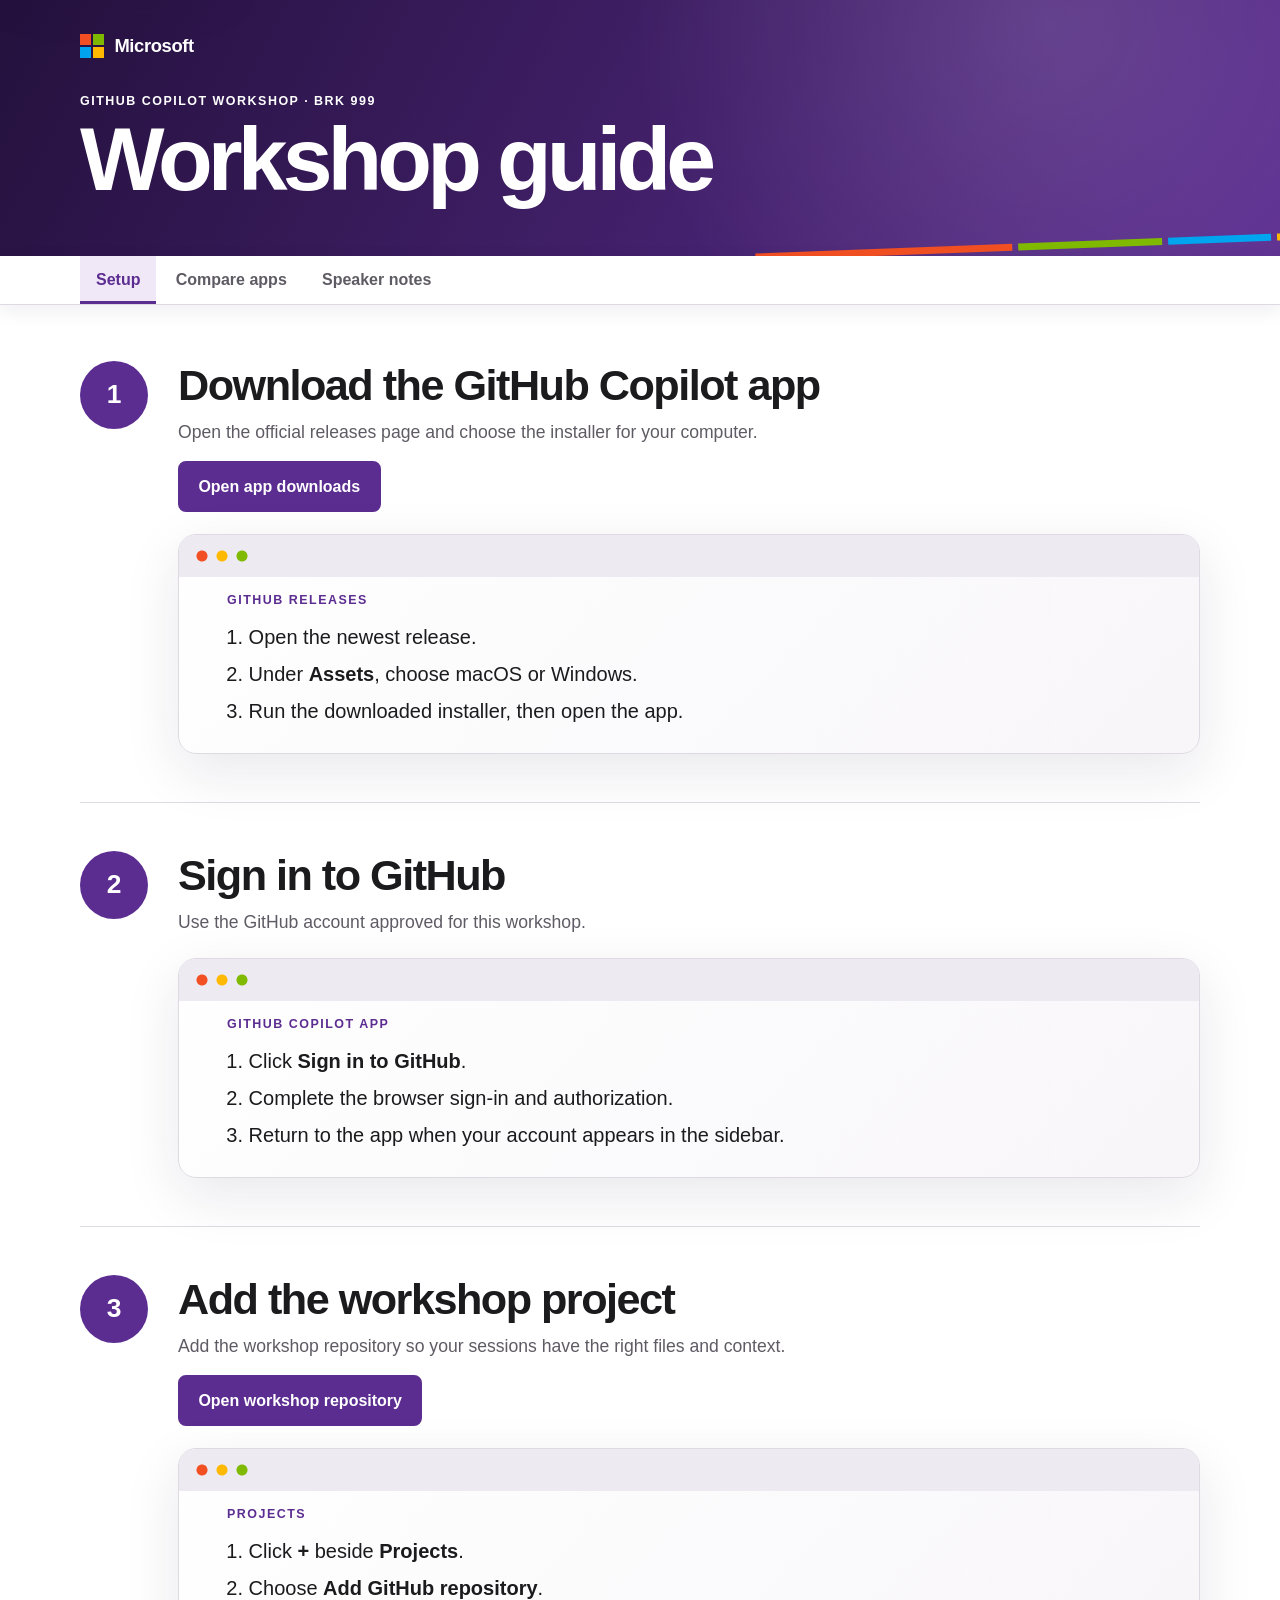
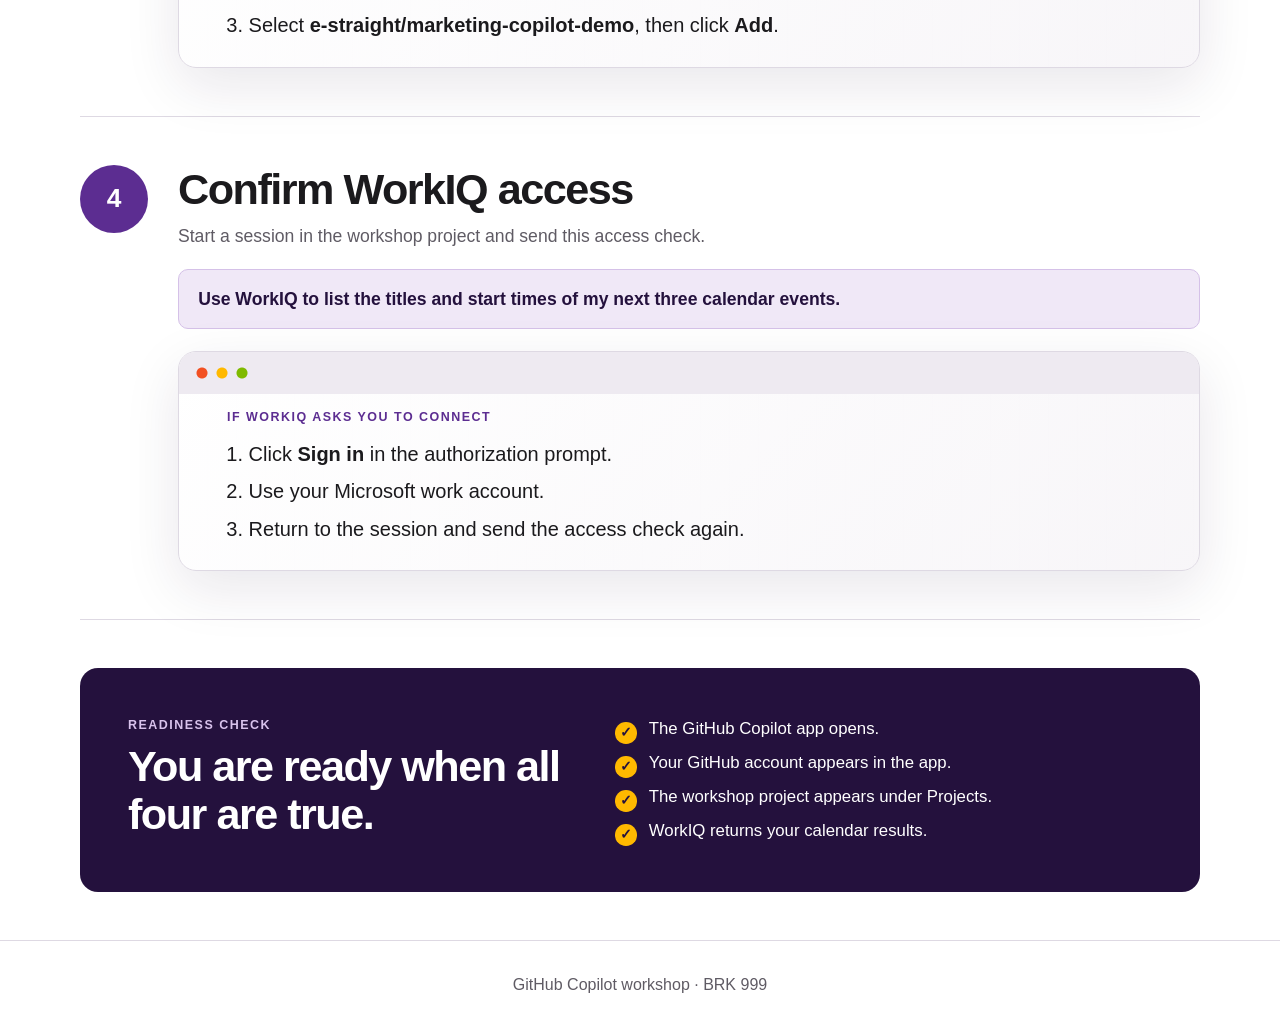
==== docs/index.html @ 7846661d "Update Copilot setup link Co-authored-by: Copilot App <223556219+Copilot@users.noreply.github.com>" ====
<!DOCTYPE html>
<html lang="en">
  <head>
    <meta charset="utf-8">
    <meta name="viewport" content="width=device-width, initial-scale=1">
    <meta name="description" content="Setup guide, speaker notes, and app comparison for the BRK 999 GitHub Copilot workshop.">
    <title>BRK 999 workshop | GitHub Copilot</title>
    <link rel="icon" href="assets/images/favicon.svg" type="image/svg+xml">
    <link rel="stylesheet" href="assets/styles.css">
  </head>
  <body>
    <a class="skip-link" href="#main-content">Skip to workshop content</a>

    <header class="site-header">
      <div class="header-inner">
        <div class="brand-lockup" role="img" aria-label="Microsoft">
          <span class="microsoft-mark" aria-hidden="true">
            <span></span><span></span><span></span><span></span>
          </span>
          <span class="microsoft-wordmark">Microsoft</span>
        </div>
        <p class="workshop-label">GitHub Copilot workshop · BRK 999</p>
        <h1>Workshop guide</h1>
      </div>
      <div class="color-ribbon" aria-hidden="true">
        <span></span><span></span><span></span><span></span>
      </div>
    </header>

    <nav class="tabs-shell" aria-label="Workshop views">
      <div class="workshop-tabs" aria-label="Workshop views">
        <a class="tab" id="tab-setup" href="#setup">Setup</a>
        <a class="tab" id="tab-compare-apps" href="#compare-apps">Compare apps</a>
        <a class="tab" id="tab-speaker-notes" href="#speaker-notes">Speaker notes</a>
      </div>
    </nav>

    <main id="main-content">
      <section class="tab-panel" id="setup">
        <ol class="setup-flow" aria-label="Workshop setup steps">
          <li class="setup-step" id="download">
            <div class="step-number" aria-hidden="true">1</div>
            <div class="step-content">
              <h2>Download the GitHub Copilot app</h2>
              <p>Open the official releases page and choose the installer for your computer.</p>
              <div class="action-row">
                <a class="button" href="https://github.com/features/copilot">Open app downloads</a>
              </div>
              <div class="screen-callout">
                <p class="screen-title">GitHub releases</p>
                <ol class="click-path">
                  <li>Open the newest release.</li>
                  <li>Under <strong>Assets</strong>, choose macOS or Windows.</li>
                  <li>Run the downloaded installer, then open the app.</li>
                </ol>
              </div>
            </div>
          </li>

          <li class="setup-step" id="sign-in">
            <div class="step-number" aria-hidden="true">2</div>
            <div class="step-content">
              <h2>Sign in to GitHub</h2>
              <p>Use the GitHub account approved for this workshop.</p>
              <div class="screen-callout">
                <p class="screen-title">GitHub Copilot app</p>
                <ol class="click-path">
                  <li>Click <strong>Sign in to GitHub</strong>.</li>
                  <li>Complete the browser sign-in and authorization.</li>
                  <li>Return to the app when your account appears in the sidebar.</li>
                </ol>
              </div>
            </div>
          </li>

          <li class="setup-step" id="add-project">
            <div class="step-number" aria-hidden="true">3</div>
            <div class="step-content">
              <h2>Add the workshop project</h2>
              <p>Add the workshop repository so your sessions have the right files and context.</p>
              <div class="action-row">
                <a class="button" href="https://github.com/e-straight/marketing-copilot-demo">Open workshop repository</a>
              </div>
              <div class="screen-callout">
                <p class="screen-title">Projects</p>
                <ol class="click-path">
                  <li>Click <strong>+</strong> beside <strong>Projects</strong>.</li>
                  <li>Choose <strong>Add GitHub repository</strong>.</li>
                  <li>Select <strong>e-straight/marketing-copilot-demo</strong>, then click <strong>Add</strong>.</li>
                </ol>
              </div>
            </div>
          </li>

          <li class="setup-step" id="confirm-workiq">
            <div class="step-number" aria-hidden="true">4</div>
            <div class="step-content">
              <h2>Confirm WorkIQ access</h2>
              <p>Start a session in the workshop project and send this access check.</p>
              <div class="prompt-block">
                <p>Use WorkIQ to list the titles and start times of my next three calendar events.</p>
              </div>
              <div class="screen-callout">
                <p class="screen-title">If WorkIQ asks you to connect</p>
                <ol class="click-path">
                  <li>Click <strong>Sign in</strong> in the authorization prompt.</li>
                  <li>Use your Microsoft work account.</li>
                  <li>Return to the session and send the access check again.</li>
                </ol>
              </div>
            </div>
          </li>
        </ol>

        <section class="readiness" id="ready" aria-labelledby="ready-title">
          <div>
            <p class="section-kicker">Readiness check</p>
            <h2 id="ready-title">You are ready when all four are true.</h2>
          </div>
          <ul class="ready-list">
            <li>The GitHub Copilot app opens.</li>
            <li>Your GitHub account appears in the app.</li>
            <li>The workshop project appears under Projects.</li>
            <li>WorkIQ returns your calendar results.</li>
          </ul>
        </section>
      </section>

      <section class="tab-panel speaker-notes-panel" id="speaker-notes">
        <div class="panel-heading">
          <p class="section-kicker">Elijah's presenter runbook</p>
          <h2>Build the BRK 999 message and workflow tracker, step by step.</h2>
          <p>Follow this sequence live. Elijah uses the BRK 999 group chat as the facilitator example; participants use their own chat.</p>
        </div>

        <ol class="notes-flow">
          <li class="notes-step" id="notes-scenario">
            <div class="notes-number" aria-hidden="true">1</div>
            <div class="notes-body">
              <p class="timing"><strong>Timing:</strong> 3 minutes</p>
              <h3>Introduce the scenario</h3>
              <h4>Demo actions</h4>
              <p>Explain that BRK 999 work is scattered across Teams messages and files. Use two examples: Elijah needs to update the slide deck, and Ashley has added comments to the script document. The goal is a workflow tracker that shows the item, owner, status, location, and next action.</p>
              <h4>Handoff</h4>
              <p>“Let’s start the prepared tracker now so it can build while we get everyone connected.”</p>
              <h4>Fallback</h4>
              <p>If the live files are unavailable, use the slide deck and commented script examples shown here.</p>
            </div>
          </li>

          <li class="notes-step" id="notes-tracker">
            <div class="notes-number" aria-hidden="true">2</div>
            <div class="notes-body">
              <p class="timing"><strong>Timing:</strong> 3 minutes</p>
              <h3>Start the workflow tracker in the background</h3>
              <h4>Demo actions</h4>
              <p>Elijah opens the prepared BRK 999 Project and starts a focused session. Confirm the Project context already contains the permitted source results, send the prompt below, and leave the session running in the background. Continue speaking instead of waiting for the canvas to finish. Participants watch this facilitator step and will use their own permitted context after setup.</p>
              <h4>Suggested prompt</h4>
              <p class="prompt-inline">Create a canvas named BRK 999 tracker from these results. Use columns for work item, owner, status, location or source, next action, and last updated. Keep source links. Use Needs confirmation when the evidence is incomplete. Use the impeccable design plugin to make this happen and keep it as simple as possible.</p>
              <h4>Handoff</h4>
              <p>“The tracker is building in a focused session while we get everyone set up and explain how the pieces fit together.”</p>
              <h4>Fallback</h4>
              <p>If the prepared Project or source results are unavailable, keep moving and start the tracker after the WorkIQ context step using the same prompt.</p>
            </div>
          </li>

          <li class="notes-step" id="notes-install">
            <div class="notes-number" aria-hidden="true">3</div>
            <div class="notes-body">
              <p class="timing"><strong>Timing:</strong> 7 minutes</p>
              <h3>Install and sign in</h3>
              <h4>Demo actions</h4>
              <p>Use the Setup tab. Download the app, open it, click <strong>Sign in to GitHub</strong>, finish browser authorization, and return to the app.</p>
              <h4>How to explain GitHub</h4>
              <div class="github-explainer">
                <p><strong>Use this analogy:</strong> “GitHub is like OneDrive for a project, plus permanent version history, review, and a shared task trail. It was built around code, but the useful idea is broader: the team can see what changed, why it changed, and what should happen next.”</p>
                <ul>
                  <li><strong>Repository:</strong> the project's shared folder and its history.</li>
                  <li><strong>Commit:</strong> a saved checkpoint that records a set of changes.</li>
                  <li><strong>Pull request:</strong> a proposed change people can review before it becomes official.</li>
                </ul>
              </div>
              <h4>Handoff</h4>
              <p>“Now let’s locate the few app surfaces we will use today.”</p>
              <h4>Fallback</h4>
              <p>If someone cannot install, pair them with a neighbor so they can still complete the workflow.</p>
            </div>
          </li>

          <li class="notes-step" id="notes-orient">
            <div class="notes-number" aria-hidden="true">4</div>
            <div class="notes-body">
              <p class="timing"><strong>Timing:</strong> 5 minutes</p>
              <h3>Orient to the GitHub Copilot app</h3>
              <h4>Demo actions</h4>
              <ul class="orientation-list">
                <li><strong>Projects:</strong> Use a Project for ongoing work that needs context to stay together across sessions. A chat is better for a quick, standalone question or draft using only that conversation's context. BRK 999 belongs in a Project because setup, source context, tracker artifact, automation, and later updates need to stay together.</li>
                <li><strong>Sessions:</strong> Give one focused task to each session, such as gathering Teams context or checking the tracker.</li>
                <li><strong>Customize:</strong> Find the skills and connectors used by the demo, including WorkIQ for permitted Microsoft 365 context.</li>
                <li><strong>Automations:</strong> Save the Teams-to-tracker check so it can run on a schedule or on demand.</li>
                <li><strong>Artifacts and canvases:</strong> View or edit one specific output, such as the BRK 999 tracker.</li>
                <li><strong>Dashboards:</strong> Scan several workstreams, sessions, or statuses in one overview instead of opening each output.</li>
              </ul>
              <div class="orientation-explainer">
                <h4>Repo sessions and Projects</h4>
                <p><strong>A repo is where Copilot performs coding work; a Project is the persistent coordinator for a larger outcome.</strong></p>
                <p><strong>Repo session example:</strong> To prepare for Microsoft Ignite, use a repo session to update one demo app, fix a bug, test it, or create a pull request. The session works in an isolated checkout of that specific repository.</p>
                <p><strong>Project example:</strong> Use a <strong>Microsoft Ignite readiness</strong> Project to maintain the overall plan and coordinate multiple sessions, such as updating the demo app in one repo, presentation materials in another, tracking decisions, and running recurring readiness checks.</p>
                <p>A Project does not contain or replace the repos. It retains the broader context and delegates work to repo-backed sessions, including sessions across multiple repositories.</p>
              </div>
              <div class="orientation-explainer">
                <h4>Plugin, skill, or MCP server?</h4>
                <p><strong>Plugin:</strong> An installable bundle that can package custom agents, skills, hooks, MCP configuration, and app extensions. Use one when you want a ready-made toolkit, such as a testing plugin that includes review guidance and a connection to test results.</p>
                <p><strong>Skill:</strong> A reusable recipe of instructions, scripts, and resources for how Copilot should perform a task. Use one when you want consistent steps, such as your team's release-note process.</p>
                <p><strong>MCP server:</strong> A live connection to an external tool or data source. Use one when Copilot needs current information or needs to take an allowed action, such as accessing permitted Microsoft 365 context through WorkIQ.</p>
              </div>
              <h4>Handoff</h4>
              <p>“Let’s open one durable Project for the tracker.”</p>
              <h4>Fallback</h4>
              <p>If a surface is not available in a participant build, describe its role and continue from a regular session.</p>
              <p class="source-note">Terminology references: <a href="https://docs.github.com/en/copilot/get-started/quickstart-copilot-app">GitHub Copilot app quickstart</a>, <a href="https://docs.github.com/en/copilot/concepts/customizations/plugins">plugins</a>, and <a href="https://docs.github.com/en/copilot/concepts/customizations/agent-skills">agent skills</a>.</p>
            </div>
          </li>

          <li class="notes-step" id="notes-project">
            <div class="notes-number" aria-hidden="true">5</div>
            <div class="notes-body">
              <p class="timing"><strong>Timing:</strong> 3 minutes</p>
              <h3>Add or open the demo Project</h3>
              <h4>Demo actions</h4>
              <p>Help participants add <strong>e-straight/marketing-copilot-demo</strong> and open their BRK 999 Project. Elijah returns to the prepared Project where the tracker session is still running. Explain that a Project keeps the goal, shared context, focused sessions, artifacts, and recurring work together.</p>
              <h4>Suggested prompt</h4>
              <p class="prompt-inline">Use this Project to build and maintain a tracker for work discussed in my Teams chat.</p>
              <h4>Handoff</h4>
              <p>“The Project is the home. Now we will bring in the Microsoft 365 context.”</p>
              <h4>Fallback</h4>
              <p>If Project creation is unavailable, start a session in the workshop repository and continue.</p>
            </div>
          </li>

          <li class="notes-step" id="notes-context">
            <div class="notes-number" aria-hidden="true">6</div>
            <div class="notes-body">
              <p class="timing"><strong>Timing:</strong> 8 minutes</p>
              <h3>Gather context and refine the tracker</h3>
              <h4>Demo actions</h4>
              <p>Elijah searches the BRK 999 group chat for recent messages about the slide deck and script. Participants repeat the search with their own chat. Open or identify the referenced files and keep source links with the extracted work. Elijah then returns to the completed canvas to validate and enrich the running tracker with this evidence, including any items marked <strong>Needs confirmation</strong>. Participants can now use the step 2 tracker prompt with their own results.</p>
              <h4>Suggested prompt</h4>
              <p class="prompt-inline">Use WorkIQ to find recent messages in my BRK 999 group chat about the slide deck and speaker script. Return the work item, source link, owner, evidence-backed status, next action, and last update. Mark missing details as Needs confirmation.</p>
              <h4>Handoff</h4>
              <p>“The tracker now has evidence we can trace. Next we will make its updates repeatable.”</p>
              <h4>Fallback</h4>
              <p>If WorkIQ cannot connect, use prepared workshop-safe message excerpts to review the canvas. Never bypass permissions or assume missing data means no work exists. If a canvas is unavailable, use the same tracker as a Markdown table or spreadsheet artifact.</p>
            </div>
          </li>

          <li class="notes-step" id="notes-automate">
            <div class="notes-number" aria-hidden="true">7</div>
            <div class="notes-body">
              <p class="timing"><strong>Timing:</strong> 8 minutes</p>
              <h3>Build the Teams-to-tracker automation live</h3>
              <h4>Demo actions</h4>
              <ol class="demo-action-list">
                <li>Open <strong>Automations</strong>, click <strong>Create automation</strong>, then click <strong>Create manually</strong>.</li>
                <li>Name it <strong>BRK 999 tracker check</strong> and leave <strong>Run in the cloud</strong> off so it uses the local signed-in WorkIQ connection.</li>
                <li>Choose the scheduled trigger and set this scheduled check to run every <strong>10 minutes</strong>.</li>
                <li>Paste the prompt below and select the workshop repository or local folder.</li>
                <li>Open the dropdown next to <strong>Create</strong> and click <strong>Create and run</strong>.</li>
              </ol>
              <h4>Suggested prompt</h4>
              <p class="prompt-inline">Check my permitted BRK 999 Teams context for new messages about items already in the BRK 999 tracker artifact. Update owner, status, next action, source, and last updated only when the message is explicit. Put conflicts or missing details in Needs confirmation. Preserve the source link for every change.</p>
              <h4>Handoff</h4>
              <p>“Let’s test this with one message we already understand.”</p>
              <h4>Fallback</h4>
              <p>If automation creation is unavailable, save and run the same instruction on demand. The workflow still works; only the trigger changes.</p>
            </div>
          </li>

          <li class="notes-step" id="notes-verify">
            <div class="notes-number" aria-hidden="true">8</div>
            <div class="notes-body">
              <p class="timing"><strong>Timing:</strong> 4 minutes</p>
              <h3>Verify the tracker update</h3>
              <h4>Demo actions</h4>
              <ol class="demo-action-list">
                <li>On the <strong>Automations</strong> page, wait for the BRK 999 tracker check run to finish and open its run result.</li>
                <li>Return to the BRK 999 Project and open the <strong>BRK 999 tracker</strong> artifact card.</li>
                <li>Compare the changed row with the linked Teams source. Confirm the owner, status, next action, and timestamp are accurate.</li>
                <li>To test again without waiting 10 minutes, return to Automations and click the <strong>play button</strong> on the automation card.</li>
              </ol>
              <h4>Suggested prompt</h4>
              <p class="prompt-inline">Show me the source evidence for each proposed tracker change before applying it.</p>
              <h4>Handoff</h4>
              <p>“We connected messages, an artifact, review, and a repeatable workflow.”</p>
              <h4>Fallback</h4>
              <p>If no new message is available, use an existing known message and demonstrate the comparison without writing a duplicate update.</p>
            </div>
          </li>

          <li class="notes-step" id="notes-compare">
            <div class="notes-number" aria-hidden="true">9</div>
            <div class="notes-body">
              <p class="timing"><strong>Timing:</strong> 3 minutes</p>
              <h3>Explain which Copilot app fits</h3>
              <h4>Demo actions</h4>
              <p>Open the <strong>Compare apps</strong> tab. Position the choice as best fit, not a hard product boundary.</p>
              <h4>Handoff</h4>
              <p>“Choose the surface that matches where the work lives and how much orchestration it needs.”</p>
              <h4>Fallback</h4>
              <p>For licensing or availability questions, point to current official product pages rather than improvising.</p>
            </div>
          </li>

          <li class="notes-step" id="notes-close">
            <div class="notes-number" aria-hidden="true">10</div>
            <div class="notes-body">
              <p class="timing"><strong>Timing:</strong> 2 minutes</p>
              <h3>Close with participant next steps</h3>
              <h4>Demo actions</h4>
              <p>Ask participants to finish their tracker, test one update, and identify one recurring work signal they could automate safely.</p>
              <h4>Suggested prompt</h4>
              <p class="prompt-inline">Review my tracker for missing sources, unclear status, or next actions that need confirmation. Suggest one narrow, review-first automation I could test next.</p>
              <h4>Handoff</h4>
              <p>Move to Q&amp;A.</p>
              <h4>Fallback</h4>
              <p>If time is short, skip the prompt and restate the three outcomes: visible work, traceable sources, and reviewed automation.</p>
            </div>
          </li>
        </ol>
      </section>

      <section class="tab-panel compare-panel" id="compare-apps">
        <div class="panel-heading">
          <p class="section-kicker">Quick guide</p>
          <h2>Which app should I use?</h2>
          <p>Start with where the work is and what you need to do next.</p>
        </div>

        <div class="comparison-grid">
          <article class="comparison-card github-card">
            <h3>Use GitHub Copilot when...</h3>
            <ul>
              <li>You want to keep a project, source files, sessions, and automation together.</li>
              <li>You want separate sessions or agents to handle different parts of the work.</li>
              <li>You need a custom tracker view or a task that runs again on a schedule.</li>
              <li>You want to install or manage plugins, skills, and MCP connections directly from Customize.</li>
              <li>The work may later involve a repository, issue, pull request, or code change.</li>
            </ul>
            <a class="button" href="https://docs.github.com/en/copilot/get-started/quickstart-copilot-app">GitHub Copilot app quickstart</a>
          </article>

          <article class="comparison-card microsoft-card">
            <h3>Use Microsoft Copilot when...</h3>
            <ul>
              <li>Your work mostly happens in Microsoft 365, such as Teams, Outlook, Word, or PowerPoint.</li>
              <li>You want quick help with everyday personal work.</li>
              <li>You need to summarize a Teams thread, draft a reply, or turn meeting notes into actions.</li>
              <li>You want to use or create Microsoft Copilot agents; availability varies by account, license, and organization settings.</li>
              <li>Your organization uses Microsoft 365 Copilot or Copilot Studio to publish governed plugins, connectors, actions, skills, or MCP-backed tools.</li>
              <li>You do not need a repository, several work sessions, or a software workflow.</li>
            </ul>
            <a class="button button-secondary" href="https://www.microsoft.com/en-us/copilot/download-copilot-app">Microsoft Copilot app</a>
          </article>

          <article class="comparison-card either-card">
            <h3>Either app can work when...</h3>
            <ul>
              <li>You want to brainstorm, summarize, research, or draft.</li>
              <li>You need a quick outline, table, or first draft.</li>
              <li>You do not need a long-running repository workflow or a deeply Microsoft-first experience.</li>
              <li>You need Microsoft 365 context but also want the work to continue in a Project; WorkIQ can bring permitted context into GitHub Copilot.</li>
            </ul>
          </article>
        </div>

        <p class="source-note">The standalone Microsoft Copilot app offers agents, but it does not use the same direct end-user Customize experience as the GitHub Copilot app. Deeper Microsoft extensibility is available through Microsoft 365 Copilot and Copilot Studio, and is commonly published or governed by approved makers or administrators. Product details and availability can change; see the current <a href="https://docs.github.com/en/copilot/concepts/customizations/plugins">GitHub Copilot plugins documentation</a>, <a href="https://support.microsoft.com/en-us/microsoft-365-copilot/get-started-with-agents-in-the-microsoft-365-copilot-app">Microsoft Copilot agents guide</a>, <a href="https://learn.microsoft.com/en-us/microsoft-agent-365/admin/manage-plugins-skills-mcp-servers">Microsoft 365 plugin, skill, and MCP governance guide</a>, <a href="https://learn.microsoft.com/en-us/microsoft-365/copilot/extensibility/overview-copilot-connector">Microsoft 365 Copilot connectors overview</a>, and <a href="https://learn.microsoft.com/en-us/microsoft-copilot-studio/mcp-add-existing-server-to-agent">Copilot Studio MCP guide</a>.</p>
      </section>
    </main>

    <footer>
      <p>GitHub Copilot workshop · BRK 999</p>
    </footer>
    <script src="assets/tabs.js"></script>
  </body>
</html>
---- docs/assets/styles.css ----
:root {
  color-scheme: light;
  --purple-950: #24113d;
  --purple-800: #432063;
  --purple-700: #5c2d91;
  --purple-100: #f0e8f7;
  --ink: #1b1a1d;
  --muted: #5f5b64;
  --line: #ded9e3;
  --surface: #ffffff;
  --surface-subtle: #f7f5f8;
  --blue: #0067b8;
  --focus: #ffb900;
  --focus-ring: #24113d;
  --radius: 18px;
  --shadow: 0 18px 55px rgb(36 17 61 / 10%);
  font-family: "Segoe UI", "Helvetica Neue", Arial, sans-serif;
}

* {
  box-sizing: border-box;
}

html {
  scroll-behavior: smooth;
}

body {
  margin: 0;
  color: var(--ink);
  background: var(--surface);
  font-size: 1rem;
  line-height: 1.5;
}

a {
  color: var(--blue);
}

a:hover {
  text-decoration-thickness: 2px;
}

:focus-visible {
  outline: 3px solid #fff;
  outline-offset: 2px;
  box-shadow: 0 0 0 6px var(--focus-ring);
}

.skip-link {
  position: fixed;
  z-index: 20;
  top: 0.75rem;
  left: 0.75rem;
  padding: 0.65rem 0.9rem;
  color: var(--ink);
  background: var(--surface);
  border-radius: 6px;
  box-shadow: var(--shadow);
  transform: translateY(-180%);
}

.skip-link:focus {
  transform: translateY(0);
}

.site-header {
  position: relative;
  overflow: hidden;
  color: #fff;
  background:
    radial-gradient(circle at 82% 10%, rgb(255 255 255 / 13%), transparent 26rem),
    linear-gradient(118deg, var(--purple-950), var(--purple-700));
}

.header-inner {
  width: min(1120px, calc(100% - 2rem));
  margin: 0 auto;
  padding: 1.75rem 0 3.25rem;
}

.brand-lockup {
  display: inline-flex;
  align-items: center;
  gap: 0.65rem;
  min-height: 28px;
}

.microsoft-mark {
  display: grid;
  grid-template-columns: repeat(2, 11px);
  grid-template-rows: repeat(2, 11px);
  gap: 2px;
}

.microsoft-mark span:nth-child(1),
.color-ribbon span:nth-child(1) {
  background: #f25022;
}

.microsoft-mark span:nth-child(2),
.color-ribbon span:nth-child(2) {
  background: #7fba00;
}

.microsoft-mark span:nth-child(3),
.color-ribbon span:nth-child(3) {
  background: #00a4ef;
}

.microsoft-mark span:nth-child(4),
.color-ribbon span:nth-child(4) {
  background: #ffb900;
}

.microsoft-wordmark {
  font-size: 1.15rem;
  font-weight: 600;
  letter-spacing: -0.02em;
}

.workshop-label,
.section-kicker {
  margin: 2rem 0 0.35rem;
  font-size: 0.78rem;
  font-weight: 700;
  letter-spacing: 0.12em;
  text-transform: uppercase;
}

.site-header h1 {
  max-width: 760px;
  margin: 0;
  font-size: clamp(2.6rem, 8vw, 5.6rem);
  line-height: 0.98;
  letter-spacing: -0.055em;
}

.compact-header .header-inner {
  padding-bottom: 2.5rem;
}

.compact-header h1 {
  font-size: clamp(2.35rem, 6vw, 4.6rem);
}

.color-ribbon {
  position: absolute;
  right: -5vw;
  bottom: 1.15rem;
  display: grid;
  width: min(46vw, 600px);
  height: 7px;
  grid-template-columns: 2.5fr 1.4fr 1fr 0.65fr;
  gap: 6px;
  transform: rotate(-2.2deg);
  transform-origin: right center;
}

.tabs-shell {
  position: sticky;
  z-index: 10;
  top: 0;
  padding: 0 1rem;
  background: rgb(255 255 255 / 96%);
  border-bottom: 1px solid var(--line);
  box-shadow: 0 6px 20px rgb(36 17 61 / 7%);
  backdrop-filter: blur(12px);
}

.workshop-tabs {
  display: flex;
  width: min(1120px, 100%);
  gap: 0.2rem;
  margin: 0 auto;
  overflow-x: auto;
}

.tab {
  display: inline-flex;
  min-height: 48px;
  flex: 0 0 auto;
  align-items: center;
  padding: 0.7rem 1rem 0.55rem;
  color: var(--muted);
  border-bottom: 3px solid transparent;
  font-weight: 750;
  text-decoration: none;
  white-space: nowrap;
}

.tab:hover,
.tab[aria-selected="true"] {
  color: var(--purple-700);
  background: var(--purple-100);
  border-bottom-color: var(--purple-700);
}

main {
  width: min(1120px, calc(100% - 2rem));
  margin: 0 auto;
}

.tab-panel {
  display: none;
  scroll-margin-top: 4.5rem;
}

#setup,
.tab-panel:target,
.tab-panel:has(:target) {
  display: block;
}

body:has(.tab-panel:not(#setup):target) #setup,
body:has(.tab-panel:not(#setup) :target) #setup {
  display: none;
}

.tabs-enhanced #setup[hidden],
.tabs-enhanced .tab-panel[hidden] {
  display: none;
}

.tabs-enhanced .tab-panel:not([hidden]) {
  display: block;
}

.setup-flow {
  margin: 0;
  padding: 0.5rem 0 0;
  list-style: none;
}

.setup-step {
  display: grid;
  grid-template-columns: 78px minmax(0, 1fr);
  gap: 1.25rem;
  padding: 3rem 0;
  border-bottom: 1px solid var(--line);
  scroll-margin-top: 4.5rem;
}

.step-number {
  display: grid;
  width: 68px;
  height: 68px;
  place-items: center;
  color: #fff;
  background: var(--purple-700);
  border-radius: 50%;
  font-size: 1.65rem;
  font-weight: 700;
}

.step-content {
  min-width: 0;
}

.step-content > h2,
.readiness h2,
.panel-heading h2 {
  margin: 0;
  font-size: clamp(1.8rem, 4vw, 2.7rem);
  line-height: 1.12;
  letter-spacing: -0.035em;
}

.step-content > p {
  max-width: 710px;
  margin: 0.6rem 0 0;
  color: var(--muted);
  font-size: 1.1rem;
}

.action-row {
  margin: 1rem 0 0;
}

.button {
  display: inline-flex;
  min-height: 48px;
  align-items: center;
  justify-content: center;
  padding: 0.7rem 1.15rem;
  color: #fff;
  background: var(--purple-700);
  border: 2px solid var(--purple-700);
  border-radius: 8px;
  font-weight: 700;
  text-decoration: none;
}

.button:hover {
  color: var(--purple-950);
  background: var(--purple-100);
}

.button-secondary {
  color: var(--purple-950);
  background: #fff;
}

.screen-callout {
  position: relative;
  min-height: 220px;
  margin-top: 1.4rem;
  padding: 3.5rem clamp(1.25rem, 4vw, 3rem) 1.5rem;
  overflow: hidden;
  background:
    linear-gradient(135deg, rgb(255 255 255 / 96%), rgb(247 245 248 / 92%)),
    repeating-linear-gradient(90deg, transparent 0 28px, rgb(92 45 145 / 5%) 28px 29px);
  border: 1px solid var(--line);
  border-radius: var(--radius);
  box-shadow: var(--shadow);
}

.screen-callout::before {
  position: absolute;
  top: 0;
  right: 0;
  left: 0;
  height: 42px;
  background:
    radial-gradient(circle at 23px 21px, #f25022 0 5px, transparent 6px),
    radial-gradient(circle at 43px 21px, #ffb900 0 5px, transparent 6px),
    radial-gradient(circle at 63px 21px, #7fba00 0 5px, transparent 6px),
    #eeeaf1;
  content: "";
}

.screen-title {
  margin: 0 0 0.75rem;
  color: var(--purple-700);
  font-size: 0.78rem;
  font-weight: 800;
  letter-spacing: 0.12em;
  text-transform: uppercase;
}

.click-path {
  display: grid;
  max-width: 760px;
  gap: 0.45rem;
  margin: 0;
  padding-left: 1.35rem;
  font-size: clamp(1.05rem, 2vw, 1.25rem);
}

.prompt-block,
.prompt-inline {
  color: var(--purple-950);
  background: var(--purple-100);
  border: 1px solid #d5c1e8;
  border-radius: 10px;
}

.prompt-block {
  margin-top: 1.2rem;
  padding: 1rem 1.2rem;
  font-size: 1.1rem;
  font-weight: 650;
}

.prompt-block p {
  margin: 0;
}

.prompt-inline {
  padding: 0.8rem 1rem;
}

.github-explainer {
  margin-top: 0.3rem;
  padding: 1rem;
  background: var(--surface-subtle);
  border: 1px solid var(--line);
  border-radius: 10px;
}

.github-explainer p {
  margin: 0;
}

.github-explainer ul {
  display: grid;
  gap: 0.35rem;
  margin: 0.75rem 0 0;
  padding-left: 1.25rem;
}

.readiness {
  display: grid;
  grid-template-columns: minmax(0, 0.9fr) minmax(320px, 1.1fr);
  gap: clamp(1.5rem, 4vw, 3rem);
  margin: 3rem 0;
  padding: clamp(1.75rem, 4vw, 3rem);
  color: #fff;
  background: var(--purple-950);
  border-radius: var(--radius);
}

.readiness .section-kicker {
  margin: 0 0 0.4rem;
  color: #d8c2ec;
}

.ready-list {
  display: grid;
  gap: 0.55rem;
  margin: 0;
  padding: 0;
  list-style: none;
}

.ready-list li {
  position: relative;
  padding-left: 2.1rem;
  font-size: 1.05rem;
}

.ready-list li::before {
  position: absolute;
  top: 0.35rem;
  left: 0;
  display: grid;
  width: 1.35rem;
  height: 1.35rem;
  place-items: center;
  color: var(--purple-950);
  background: var(--focus);
  border-radius: 50%;
  content: "✓";
  font-size: 0.85rem;
  font-weight: 900;
}

.speaker-notes-panel,
.compare-panel {
  padding: clamp(2rem, 5vw, 3.5rem) 0;
}

.panel-heading {
  max-width: 820px;
  margin-bottom: 1.5rem;
}

.panel-heading .section-kicker {
  margin: 0 0 0.4rem;
  color: var(--purple-700);
}

.panel-heading > p:last-child {
  margin: 0.75rem 0 0;
  color: var(--muted);
  font-size: 1.08rem;
}

.notes-flow {
  margin: 0;
  padding: 0;
  list-style: none;
}

.notes-step {
  display: grid;
  grid-template-columns: 58px minmax(0, 1fr);
  gap: 1rem;
  padding: 1.75rem 0;
  border-top: 1px solid var(--line);
  scroll-margin-top: 4.5rem;
}

.notes-number {
  display: grid;
  width: 46px;
  height: 46px;
  place-items: center;
  color: #fff;
  background: var(--purple-700);
  border-radius: 50%;
  font-weight: 800;
}

.notes-body {
  max-width: 820px;
}

.timing {
  margin: 0;
  color: var(--purple-700);
}

.notes-body h3 {
  margin: 0.2rem 0 0.9rem;
  font-size: clamp(1.45rem, 3vw, 2rem);
  line-height: 1.15;
  letter-spacing: -0.025em;
}

.notes-body h4 {
  margin: 0.9rem 0 0.2rem;
  color: var(--purple-700);
  font-size: 0.76rem;
  letter-spacing: 0.09em;
  text-transform: uppercase;
}

.notes-body p {
  margin: 0.2rem 0 0;
}

.demo-action-list,
.orientation-list {
  display: grid;
  gap: 0.35rem;
  margin: 0.3rem 0 0;
  padding-left: 1.25rem;
}

.orientation-explainer {
  display: grid;
  gap: 0.55rem;
  margin-top: 1rem;
  padding: 1rem;
  background: var(--surface-subtle);
  border: 1px solid var(--line);
  border-radius: 10px;
}

.orientation-explainer h4,
.orientation-explainer p {
  margin: 0;
}

.source-note {
  color: var(--muted);
  font-size: 0.9rem;
}

.comparison-grid {
  display: grid;
  grid-template-columns: repeat(2, minmax(0, 1fr));
  gap: 1rem;
}

.comparison-card {
  padding: clamp(1.3rem, 3vw, 2rem);
  border-radius: var(--radius);
}

.github-card {
  color: #fff;
  background: var(--purple-950);
}

.microsoft-card {
  background: var(--purple-100);
  border: 1px solid #d5c1e8;
}

.either-card {
  grid-column: 1 / -1;
  background: var(--surface-subtle);
  border: 1px solid var(--line);
}

.comparison-label {
  margin: 0 0 0.4rem;
  font-size: 0.76rem;
  font-weight: 800;
  letter-spacing: 0.1em;
  text-transform: uppercase;
}

.github-card .comparison-label {
  color: #d8c2ec;
}

.microsoft-card .comparison-label {
  color: var(--purple-700);
}

.comparison-card h3,
.overlap-note h3 {
  margin: 0;
  font-size: 1.45rem;
  line-height: 1.2;
}

.comparison-card ul {
  display: grid;
  gap: 0.5rem;
  margin: 1rem 0 1.2rem;
  padding-left: 1.25rem;
}

.overlap-note,
.notice {
  margin-top: 1rem;
  padding: 1rem 1.15rem;
  background: #fff4ce;
  border-radius: 10px;
  box-shadow: inset 0 3px 0 var(--focus);
}

.overlap-note p {
  margin: 0.45rem 0 0;
}

.direct-notes {
  padding: 2rem 0 4rem;
}

.direct-notes h2 {
  margin: 1.5rem 0 0;
  font-size: clamp(1.8rem, 4vw, 2.7rem);
}

footer {
  padding: 1rem;
  color: var(--muted);
  border-top: 1px solid var(--line);
  text-align: center;
}

@media (max-width: 760px) {
  .header-inner {
    padding-bottom: 2.75rem;
  }

  .color-ribbon {
    width: 70vw;
  }

  .tabs-shell {
    padding: 0 0.5rem;
  }

  .setup-step {
    grid-template-columns: 1fr;
    gap: 0.85rem;
    padding: 2.25rem 0;
  }

  .step-number {
    width: 52px;
    height: 52px;
    font-size: 1.25rem;
  }

  .screen-callout {
    min-height: 0;
    padding-top: 3.25rem;
  }

  .readiness,
  .comparison-grid {
    grid-template-columns: 1fr;
  }

  .either-card {
    grid-column: auto;
  }

  .notes-step {
    grid-template-columns: 44px minmax(0, 1fr);
  }

  .notes-number {
    width: 40px;
    height: 40px;
  }
}

@media (prefers-reduced-motion: reduce) {
  html {
    scroll-behavior: auto;
  }
}

@media print {
  .site-header {
    color: #000;
    background: #fff;
    border-bottom: 2px solid #000;
  }

  .tabs-shell,
  .skip-link,
  .color-ribbon {
    display: none;
  }

  .tabs-enhanced .tab-panel[hidden] {
    display: block;
  }

  .tab-panel {
    display: block;
  }

  .notes-step,
  .setup-step {
    break-inside: avoid;
  }
}
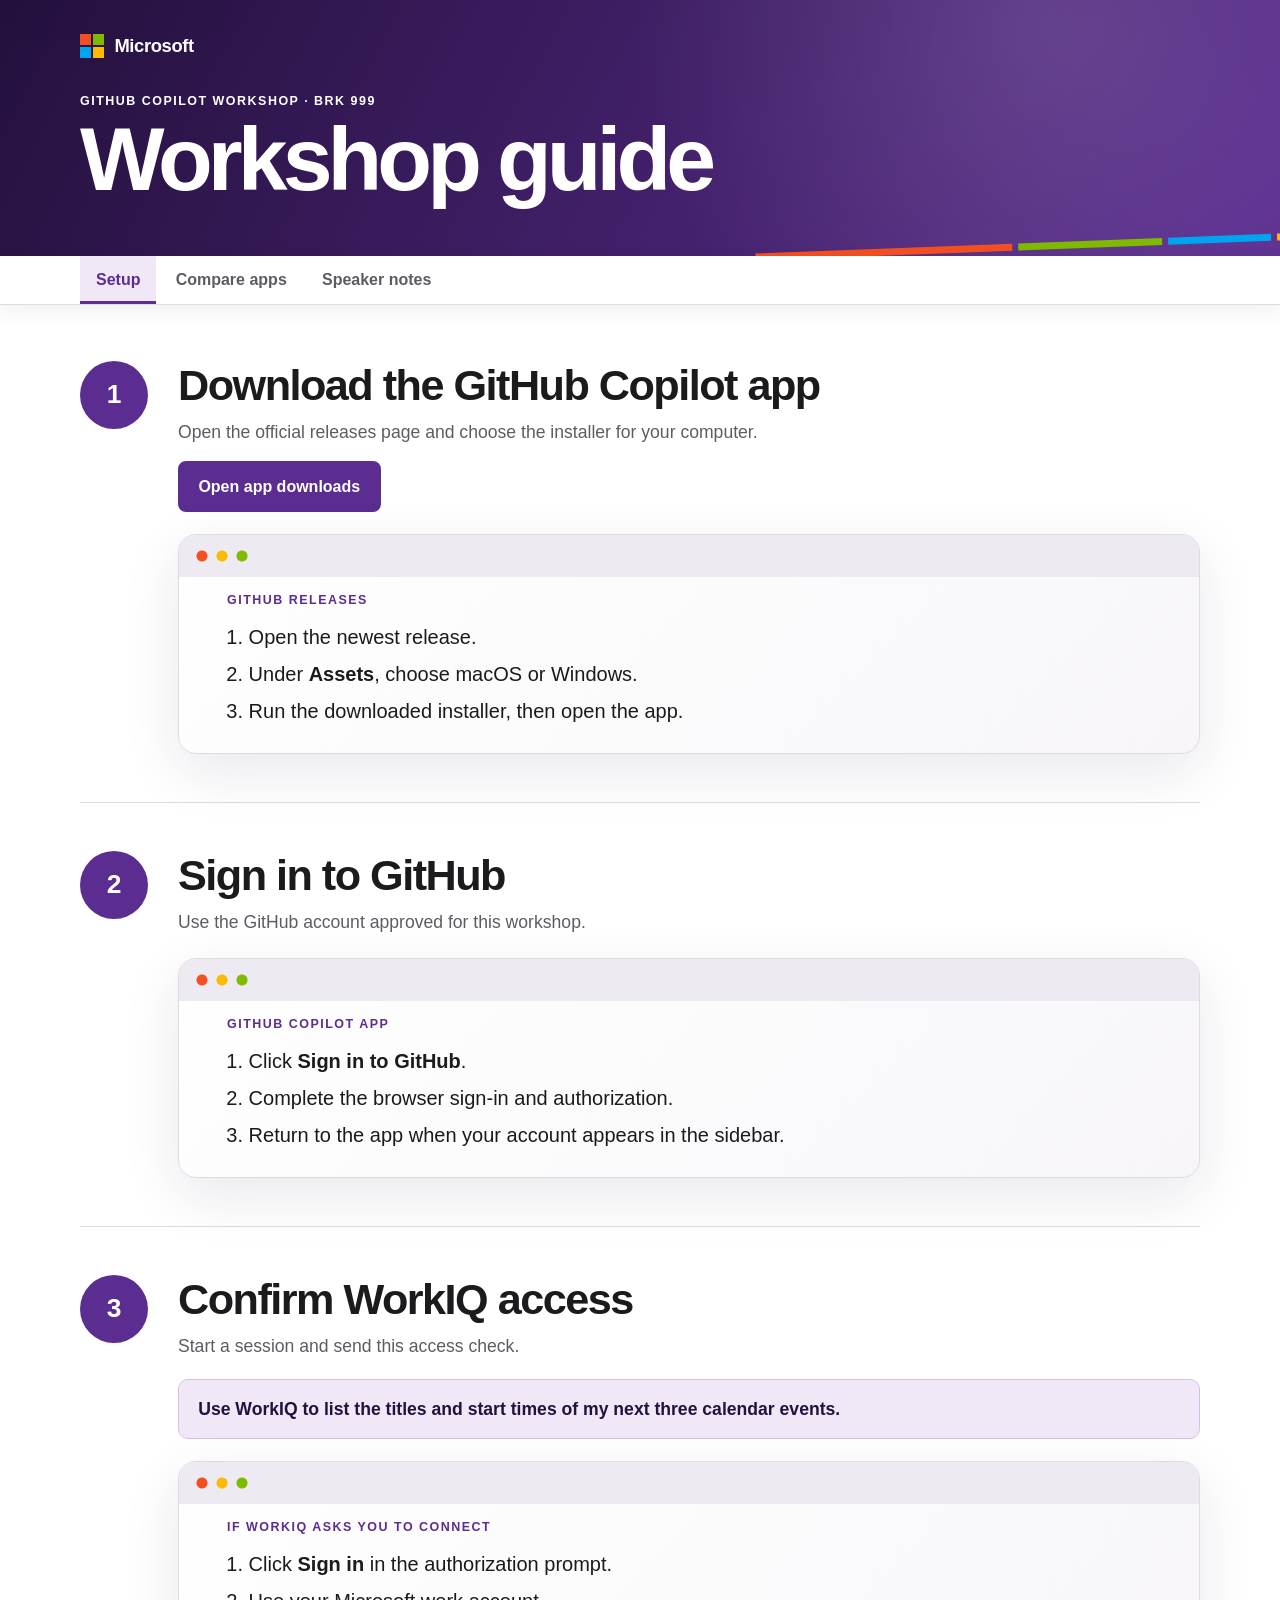
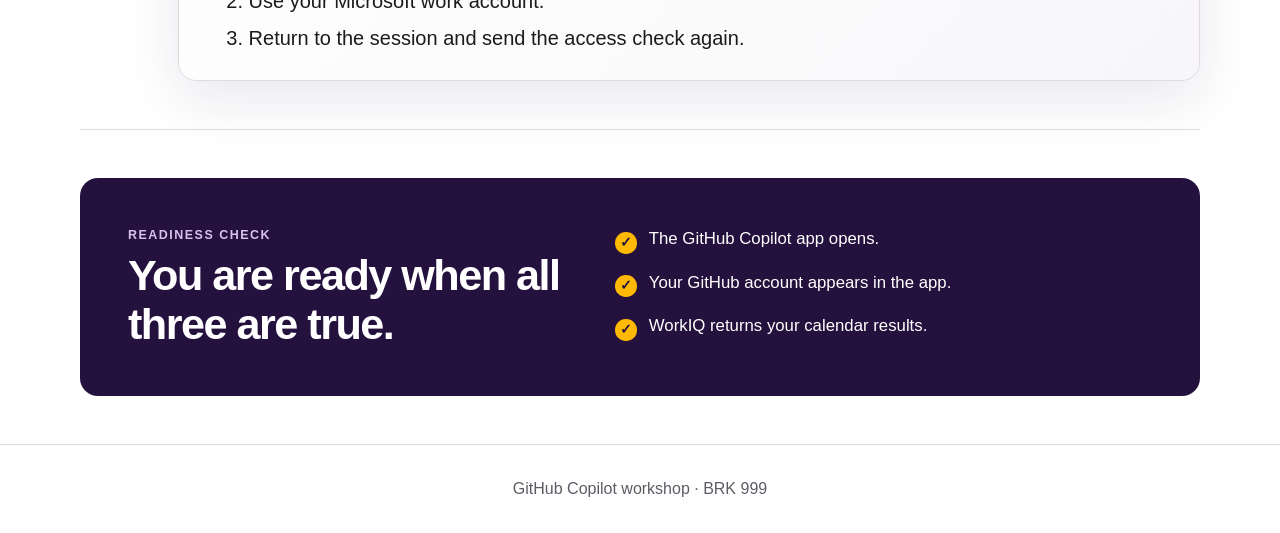
==== commit 9f738ec3: "Remove workshop project setup step Co-authored-by: Copilot App <223556219+Copilot@users.noreply.gith" ====
--- a/docs/index.html
+++ b/docs/index.html
@@ -73,30 +73,11 @@
             </div>
           </li>
 
-          <li class="setup-step" id="add-project">
+          <li class="setup-step" id="confirm-workiq">
             <div class="step-number" aria-hidden="true">3</div>
             <div class="step-content">
-              <h2>Add the workshop project</h2>
-              <p>Add the workshop repository so your sessions have the right files and context.</p>
-              <div class="action-row">
-                <a class="button" href="https://github.com/e-straight/marketing-copilot-demo">Open workshop repository</a>
-              </div>
-              <div class="screen-callout">
-                <p class="screen-title">Projects</p>
-                <ol class="click-path">
-                  <li>Click <strong>+</strong> beside <strong>Projects</strong>.</li>
-                  <li>Choose <strong>Add GitHub repository</strong>.</li>
-                  <li>Select <strong>e-straight/marketing-copilot-demo</strong>, then click <strong>Add</strong>.</li>
-                </ol>
-              </div>
-            </div>
-          </li>
-
-          <li class="setup-step" id="confirm-workiq">
-            <div class="step-number" aria-hidden="true">4</div>
-            <div class="step-content">
               <h2>Confirm WorkIQ access</h2>
-              <p>Start a session in the workshop project and send this access check.</p>
+              <p>Start a session and send this access check.</p>
               <div class="prompt-block">
                 <p>Use WorkIQ to list the titles and start times of my next three calendar events.</p>
               </div>
@@ -115,12 +96,11 @@
         <section class="readiness" id="ready" aria-labelledby="ready-title">
           <div>
             <p class="section-kicker">Readiness check</p>
-            <h2 id="ready-title">You are ready when all four are true.</h2>
+            <h2 id="ready-title">You are ready when all three are true.</h2>
           </div>
           <ul class="ready-list">
             <li>The GitHub Copilot app opens.</li>
             <li>Your GitHub account appears in the app.</li>
-            <li>The workshop project appears under Projects.</li>
             <li>WorkIQ returns your calendar results.</li>
           </ul>
         </section>
